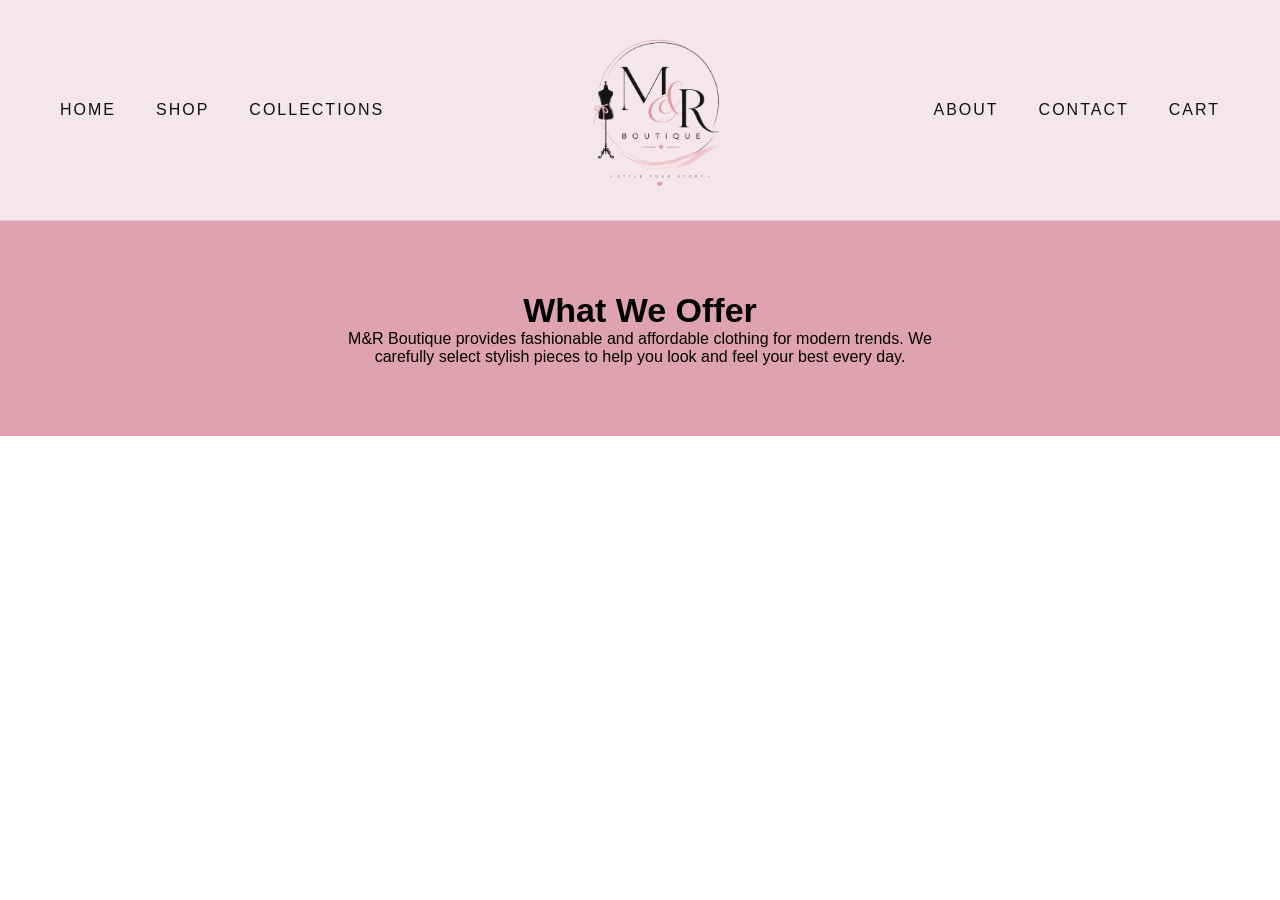
==== HOME/index.html @ 3ab49e9c "GROUP PROJECKT" ====
<!DOCTYPE html>
<html lang="en">
<head>
    <meta charset="UTF-8">
    <meta name="viewport" content="width=device-width, initial-scale=1.0">
    <title>M&R Boutique</title>
    <link rel="stylesheet" href="style.css">
</head>
<body>
   <nav>
    <div class="left-menu">
        <a href="#">Home</a>
        <a href="#">Shop</a>
        <a href="#">Collections</a>
    </div>

    <div class="logo">
        <img src="img/logo.png" alt="M&R Boutique">
    </div>

    <div class="right-menu">
        <a href="#">About</a>
        <a href="#">Contact</a>
        <a href="#">Cart</a>
    </div>
    </nav>
    <section id="section-2">
        <div class="title-box">
            <h2>What We Offer</h2>
<p>M&R Boutique provides fashionable and affordable clothing for modern trends. We carefully select stylish pieces to help you look and feel your best every day.</p>
        </div> 
    </section>

</body>
</html>
---- HOME/style.css ----
*{
    margin: 0;
    padding: 0;
    box-sizing: border-box;
}

nav{
    width: 100%;
    background-color: #F4E6EA;
    display: flex;
    justify-content: space-between;
    align-items: center;
    padding: 20px 60px;
    border-bottom: 1px solid #e4c8d0;
}

.left-menu,.right-menu{
    display: flex;
    gap: 40px;
    align-items: center;
}

nav a{
    text-decoration: none;
    color: #111111;
    font-size: 16px;
    font-family: Arial, sans-serif;
    letter-spacing: 2px;
    text-transform: uppercase;
    transition: 0.3s;
}

nav a:hover{
    color: #DFA2B0;
}

.logo{
    display: flex;
    justify-content: center;
    align-items: center;
}

.logo img{
    width: 180px;
    height: auto;
    transition: 0.3s;
}

.logo img:hover{
    transform: scale(1.05);
}

.hero{
    background-color: #F4E6EA;
    min-height: 90vh;
}

@media(max-width: 900px){

    nav{
        flex-direction: column;
        gap: 20px;
        padding: 20px;
    }

    .left-menu,
    .right-menu{
        gap: 20px;
        flex-wrap: wrap;
        justify-content: center;
    }

    .logo img{
        width: 140px;
    }
}   

#section-2{
    background: #DFA2B0;
    padding: 70px 20px;
    font-family: Arial, sans-serif;
}

.title-box{
    text-align: center;
    max-width: 600px;
    margin: auto;
}

.title-box h2{
    font-size: 34px;
}


.services-box{
    display: grid;
    grid-template-columns: repeat(3, 1fr);
    gap: 40px;
    width: 80%;
    margin: 70px auto;
}


.service{
    text-align: center;
    padding: 15px;
    background: white;
    border-radius: 10px;
}


.service img{
    width: 140px;
    height: 140px;
    object-fit: contain;
    margin-bottom: 10px;
}


.services-box hr{
    display: none;
}
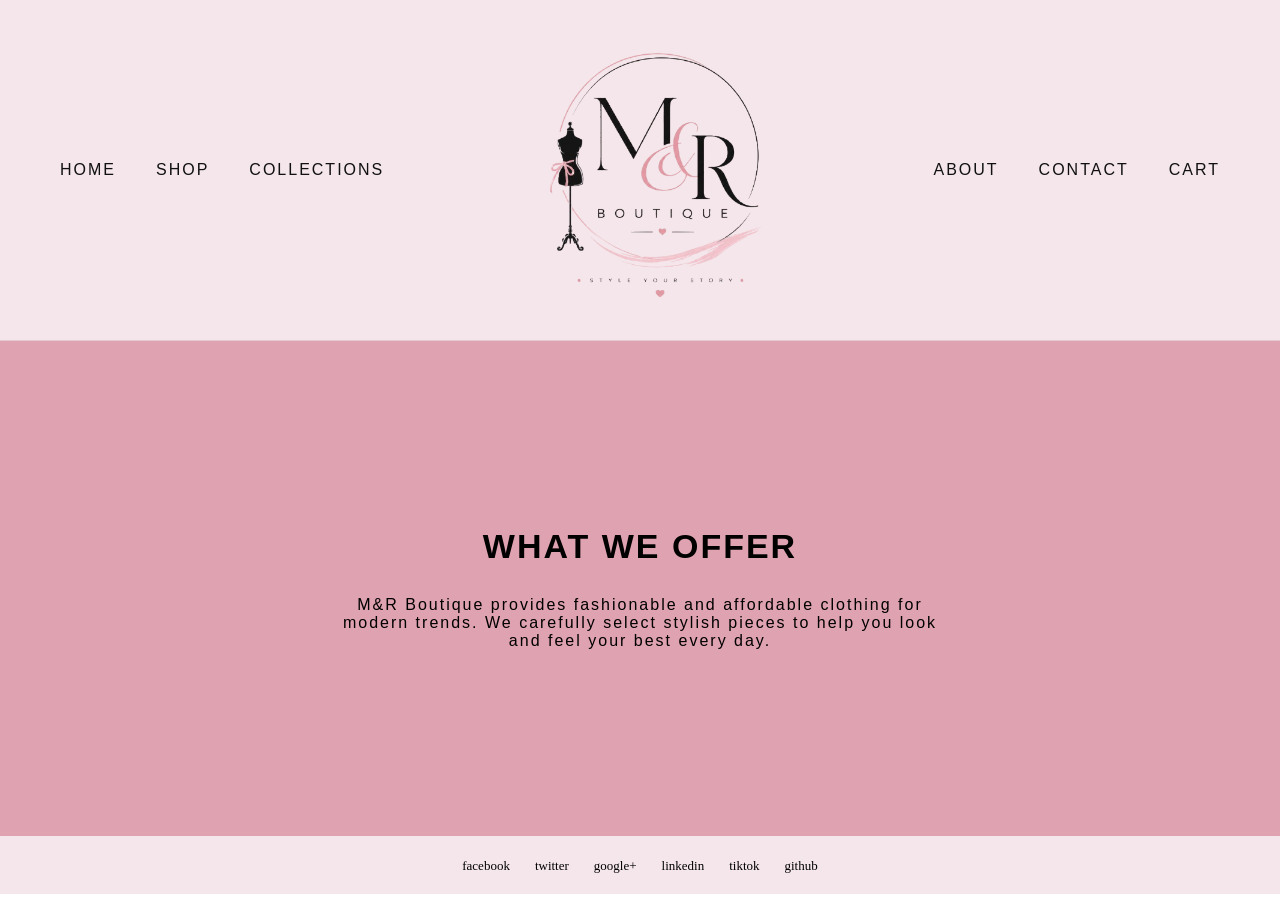
==== commit c0b39c8f: "commitmjeellma" ====
--- a/HOME/index.html
+++ b/HOME/index.html
@@ -9,9 +9,9 @@
 <body>
    <nav>
     <div class="left-menu">
-        <a href="#">Home</a>
-        <a href="#">Shop</a>
-        <a href="#">Collections</a>
+        <a href="index.html">Home</a>
+        <a href="shop.html">Shop</a>
+        <a href="collection.html">Collections</a>
     </div>
 
     <div class="logo">
@@ -19,17 +19,30 @@
     </div>
 
     <div class="right-menu">
-        <a href="#">About</a>
-        <a href="#">Contact</a>
-        <a href="#">Cart</a>
+        <a href="about.html">About</a>
+        <a href="contact.html">Contact</a>
+        <a href="cart.html">Cart</a>
     </div>
     </nav>
     <section id="section-2">
         <div class="title-box">
             <h2>What We Offer</h2>
-<p>M&R Boutique provides fashionable and affordable clothing for modern trends. We carefully select stylish pieces to help you look and feel your best every day.</p>
+            <p>M&R Boutique provides fashionable and affordable clothing for modern trends. We carefully select stylish pieces to help you look and feel your best every day.</p>
         </div> 
     </section>
-
+<footer>
+        <div class="container">
+            <div class="footer-links">
+                <ul>
+                    <li><a href="https://www.facebook.com" target="_blank">facebook</a></li>
+                    <li><a href="https://x.com" target="_blank">twitter</a></li>
+                    <li><a href="https://google.com" target="_blank">google+</a></li>
+                    <li><a href="https://www.linkedin.com" target="_blank">linkedin</a></li>
+                    <li><a href="https://www.tiktok.com" target="_blank">tiktok</a></li>
+                    <li><a href="https://github.com" target="_blank">github</a></li>
+                </ul>
+            </div>
+        </div>
+    </footer>
 </body>
 </html>
--- a/HOME/style.css
+++ b/HOME/style.css
@@ -41,7 +41,7 @@
 }
 
 .logo img{
-    width: 180px;
+    width: 300px;
     height: auto;
     transition: 0.3s;
 }
@@ -52,33 +52,31 @@
 
 .hero{
     background-color: #F4E6EA;
-    min-height: 90vh;
+    min-height: 100vh;
 }
 
-@media(max-width: 900px){
 
-    nav{
-        flex-direction: column;
-        gap: 20px;
-        padding: 20px;
-    }
+#section-2 {
+    background: #DFA2B0;
+    min-height: 55vh;
+    display: flex;
+    justify-content: center;
+    align-items: center;
+    font-family: Arial, sans-serif;
+}
 
-    .left-menu,
-    .right-menu{
-        gap: 20px;
-        flex-wrap: wrap;
-        justify-content: center;
-    }
+#section2, h2{
+    font-family: Arial, sans-serif;
+    letter-spacing: 2px;
+    text-transform: uppercase;
+    transition: 0.3s;
+    padding-bottom: 30px;
+}
 
-    .logo img{
-        width: 140px;
-    }
-}   
-
-#section-2{
-    background: #DFA2B0;
-    padding: 70px 20px;
+#section2, p{
     font-family: Arial, sans-serif;
+    letter-spacing: 2px;;
+    transition: 0.3s;
 }
 
 .title-box{
@@ -120,3 +118,22 @@
 .services-box hr{
     display: none;
 }
+
+footer{
+    background: #F4E6EA;
+}
+
+.footer-links ul{
+    display: flex;
+    justify-content: center;
+    gap: 25px;
+    list-style: none;
+    padding: 20px 0;
+    margin: 0;
+}
+
+.footer-links ul li a{
+    text-decoration: none;
+    color: black;
+    font-size: 13px;
+}
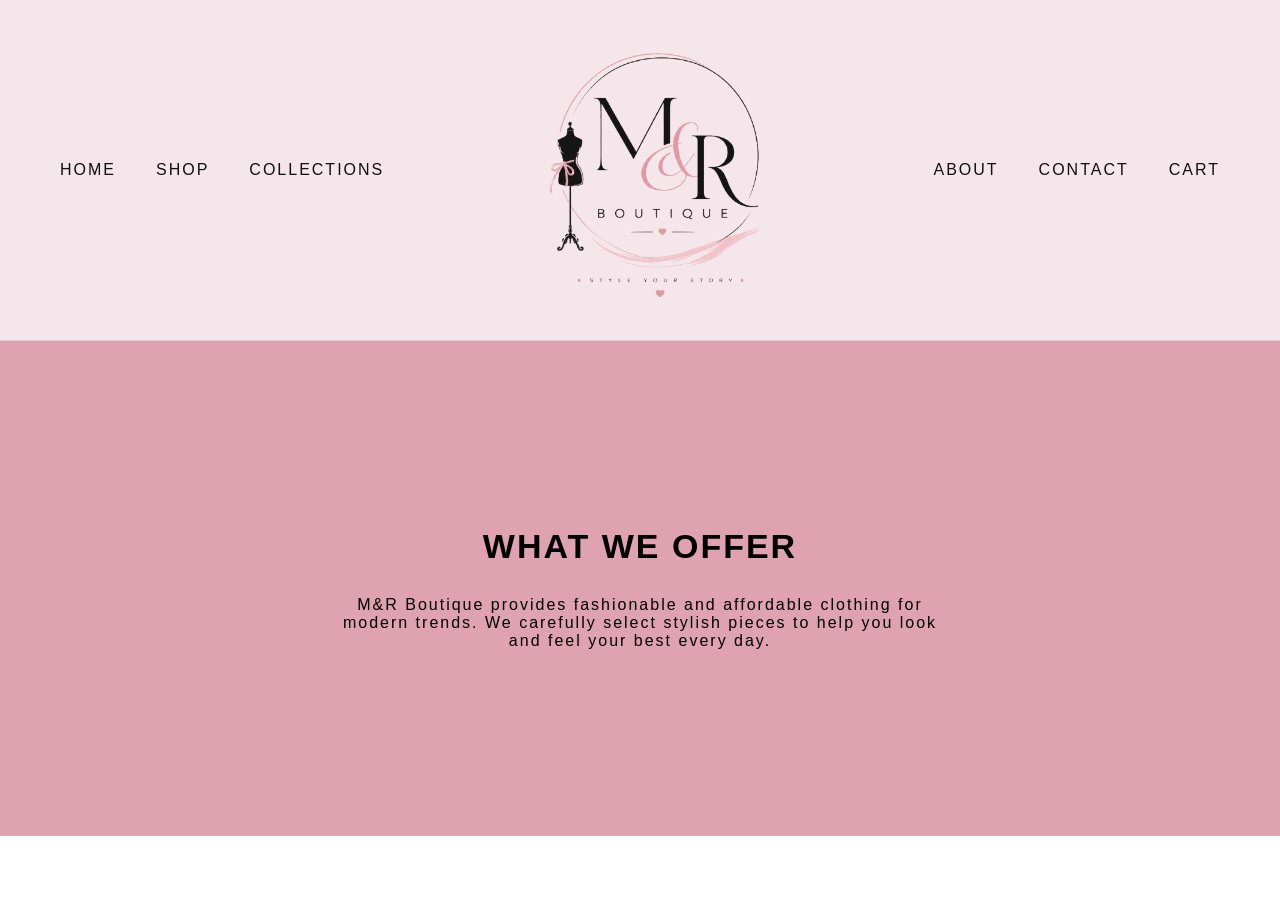
==== commit abc67fbc: "fyuruu" ====
--- a/HOME/index.html
+++ b/HOME/index.html
@@ -9,9 +9,9 @@
 <body>
    <nav>
     <div class="left-menu">
-        <a href="index.html">Home</a>
-        <a href="shop.html">Shop</a>
-        <a href="collection.html">Collections</a>
+        <a href="#">Home</a>
+        <a href="#">Shop</a>
+        <a href="#">Collections</a>
     </div>
 
     <div class="logo">
@@ -20,29 +20,16 @@
 
     <div class="right-menu">
         <a href="about.html">About</a>
-        <a href="contact.html">Contact</a>
-        <a href="cart.html">Cart</a>
+        <a href="#">Contact</a>
+        <a href="#">Cart</a>
     </div>
     </nav>
     <section id="section-2">
         <div class="title-box">
             <h2>What We Offer</h2>
-            <p>M&R Boutique provides fashionable and affordable clothing for modern trends. We carefully select stylish pieces to help you look and feel your best every day.</p>
+<p>M&R Boutique provides fashionable and affordable clothing for modern trends. We carefully select stylish pieces to help you look and feel your best every day.</p>
         </div> 
     </section>
-<footer>
-        <div class="container">
-            <div class="footer-links">
-                <ul>
-                    <li><a href="https://www.facebook.com" target="_blank">facebook</a></li>
-                    <li><a href="https://x.com" target="_blank">twitter</a></li>
-                    <li><a href="https://google.com" target="_blank">google+</a></li>
-                    <li><a href="https://www.linkedin.com" target="_blank">linkedin</a></li>
-                    <li><a href="https://www.tiktok.com" target="_blank">tiktok</a></li>
-                    <li><a href="https://github.com" target="_blank">github</a></li>
-                </ul>
-            </div>
-        </div>
-    </footer>
+
 </body>
 </html>
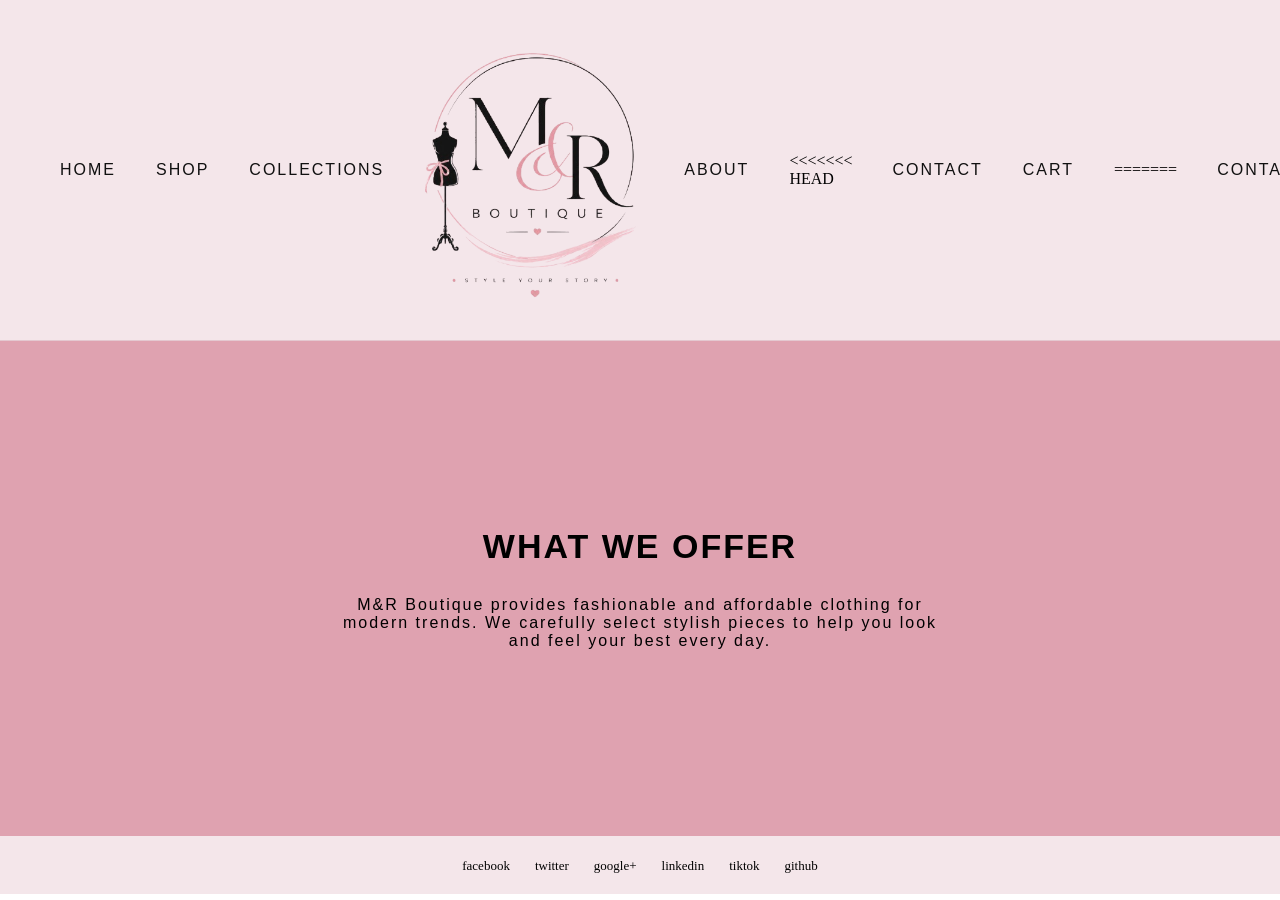
==== commit 268c36ae: "." ====
--- a/HOME/index.html
+++ b/HOME/index.html
@@ -9,9 +9,9 @@
 <body>
    <nav>
     <div class="left-menu">
-        <a href="#">Home</a>
-        <a href="#">Shop</a>
-        <a href="#">Collections</a>
+        <a href="index.html">Home</a>
+        <a href="shop.html">Shop</a>
+        <a href="collection.html">Collections</a>
     </div>
 
     <div class="logo">
@@ -20,16 +20,34 @@
 
     <div class="right-menu">
         <a href="about.html">About</a>
+<<<<<<< HEAD
         <a href="#">Contact</a>
         <a href="#">Cart</a>
+=======
+        <a href="contact.html">Contact</a>
+        <a href="cart.html">Cart</a>
+>>>>>>> c0b39c8fa53c123def291c7563641e913b1c8154
     </div>
     </nav>
     <section id="section-2">
         <div class="title-box">
             <h2>What We Offer</h2>
-<p>M&R Boutique provides fashionable and affordable clothing for modern trends. We carefully select stylish pieces to help you look and feel your best every day.</p>
+            <p>M&R Boutique provides fashionable and affordable clothing for modern trends. We carefully select stylish pieces to help you look and feel your best every day.</p>
         </div> 
     </section>
-
+<footer>
+        <div class="container">
+            <div class="footer-links">
+                <ul>
+                    <li><a href="https://www.facebook.com" target="_blank">facebook</a></li>
+                    <li><a href="https://x.com" target="_blank">twitter</a></li>
+                    <li><a href="https://google.com" target="_blank">google+</a></li>
+                    <li><a href="https://www.linkedin.com" target="_blank">linkedin</a></li>
+                    <li><a href="https://www.tiktok.com" target="_blank">tiktok</a></li>
+                    <li><a href="https://github.com" target="_blank">github</a></li>
+                </ul>
+            </div>
+        </div>
+    </footer>
 </body>
 </html>
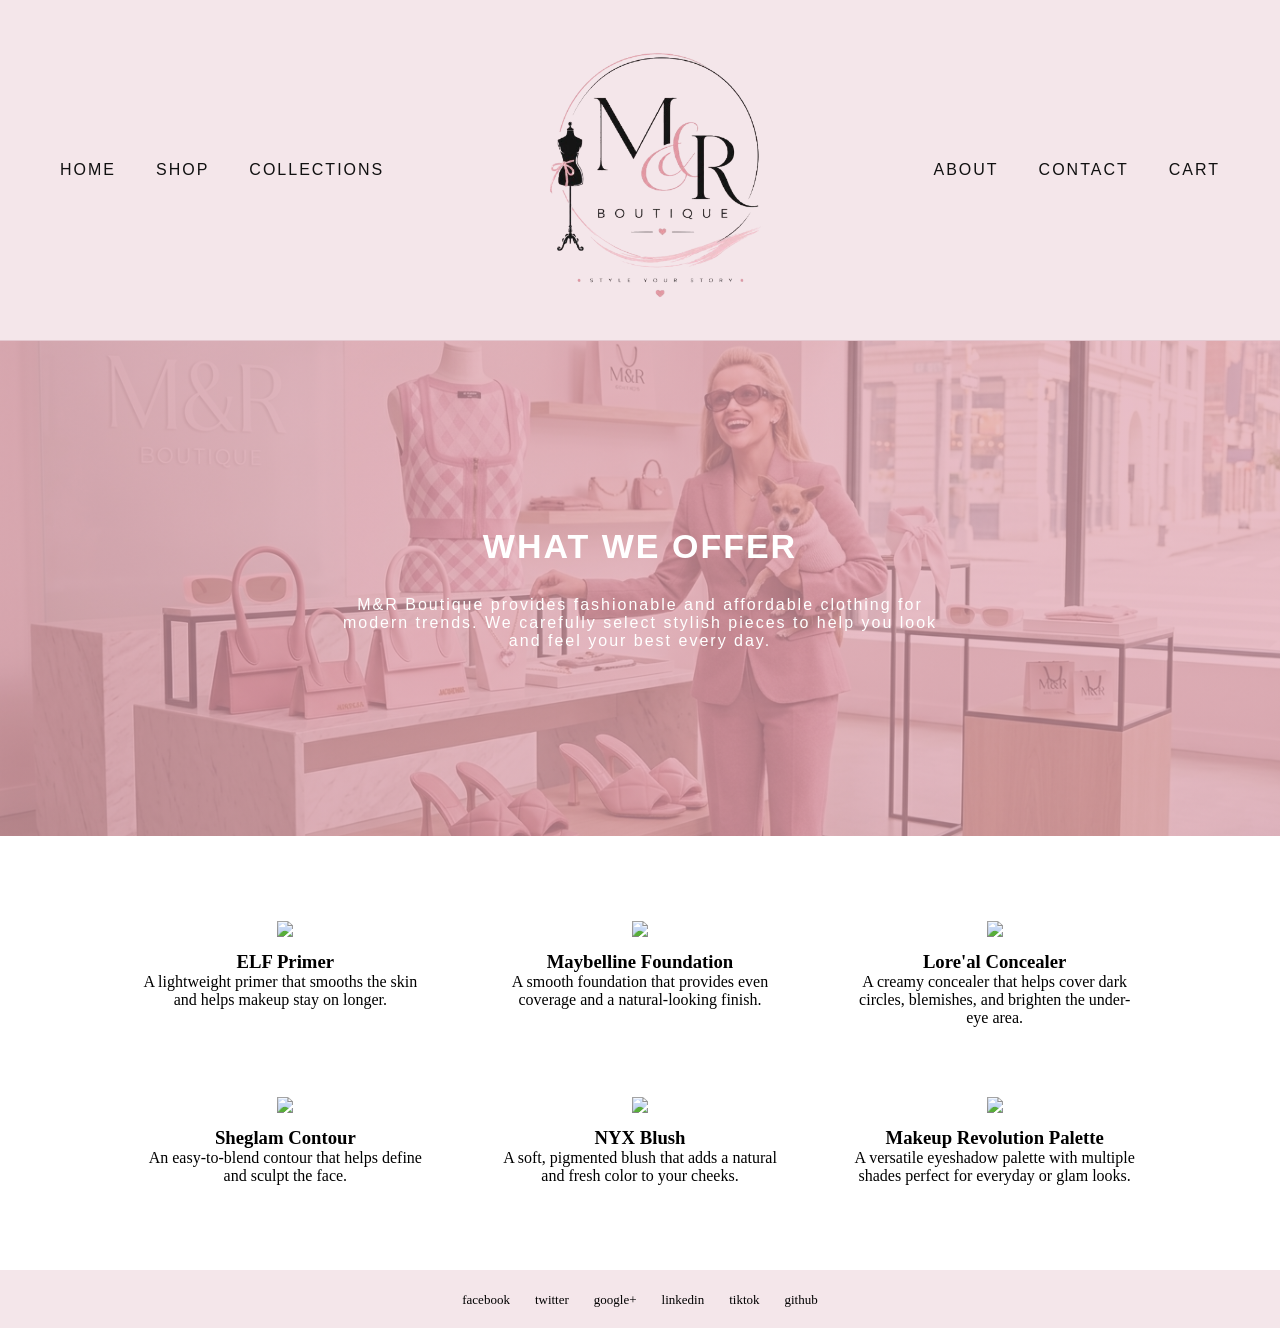
==== commit 8eff312b: "commit." ====
--- a/HOME/index.html
+++ b/HOME/index.html
@@ -20,20 +20,54 @@
 
     <div class="right-menu">
         <a href="about.html">About</a>
-<<<<<<< HEAD
         <a href="#">Contact</a>
         <a href="#">Cart</a>
-=======
-        <a href="contact.html">Contact</a>
-        <a href="cart.html">Cart</a>
->>>>>>> c0b39c8fa53c123def291c7563641e913b1c8154
     </div>
     </nav>
-    <section id="section-2">
+    <section id="section2">
         <div class="title-box">
             <h2>What We Offer</h2>
             <p>M&R Boutique provides fashionable and affordable clothing for modern trends. We carefully select stylish pieces to help you look and feel your best every day.</p>
         </div> 
+    </section>
+    <section id="section3">
+        <div class="services-box">
+                <div class="service">
+                    <img src="images/elf-primer.png" style="width: auto; height: 200px;;">
+                    <h3>ELF Primer</h3>
+                    <p style="margin-right: 10px;">A lightweight primer that smooths the skin and helps makeup stay on longer.</p>
+                </div>
+                <hr>
+                <div class="service">
+                    <img src="images/maybelline-foundation.png" style="width: auto; height: 200px;">
+                    <h3>Maybelline Foundation</h3>
+                    <p>A smooth foundation that provides even coverage and a natural-looking finish.</p>
+                </div>
+                <hr>
+                <div class="service">
+                    <img src="images/concealer-loreal.webp" style="width: auto; height: 200px;">
+                    <h3>Lore'al Concealer</h3>
+                    <p>A creamy concealer that helps cover dark circles, blemishes, and brighten the under-eye area.</p>
+                </div>
+                <hr>
+                <div class="service">
+                    <img src="images/sheglam-contour.png" style="width: auto; height: 220px;">
+                    <h3>Sheglam Contour</h3>
+                    <p>An easy-to-blend contour that helps define and sculpt the face.</p>
+                </div>
+                <hr>
+                <div class="service">
+                    <img src="images/nyx-blush.png" style="width: auto; height: 200px;">
+                    <h3>NYX Blush</h3>
+                    <p>A soft, pigmented blush that adds a natural and fresh color to your cheeks.</p>
+                </div>
+                <hr>
+                <div class="service">
+                    <img src="images/makeup-revolution-palette.png" style="width: auto; height: 175px;">
+                    <h3>Makeup Revolution Palette</h3>
+                    <p>A versatile eyeshadow palette with multiple shades perfect for everyday or glam looks.</p>
+                </div>
+            </div>
     </section>
 <footer>
         <div class="container">
--- a/HOME/style.css
+++ b/HOME/style.css
@@ -56,8 +56,14 @@
 }
 
 
-#section-2 {
-    background: #DFA2B0;
+#section2 {
+    background-image: linear-gradient(
+        rgba(223, 162, 176, 0.7),
+        rgba(223, 162, 176, 0.7) 
+    ), url('img/offer.png');
+    background-position: center;
+    background-repeat: no-repeat;
+    background-size: cover;
     min-height: 55vh;
     display: flex;
     justify-content: center;
@@ -65,18 +71,20 @@
     font-family: Arial, sans-serif;
 }
 
-#section2, h2{
+#section2 h2{
     font-family: Arial, sans-serif;
     letter-spacing: 2px;
     text-transform: uppercase;
     transition: 0.3s;
     padding-bottom: 30px;
+    color: white;
 }
 
-#section2, p{
+#section2 p{
     font-family: Arial, sans-serif;
     letter-spacing: 2px;;
     transition: 0.3s;
+    color: white;
 }
 
 .title-box{
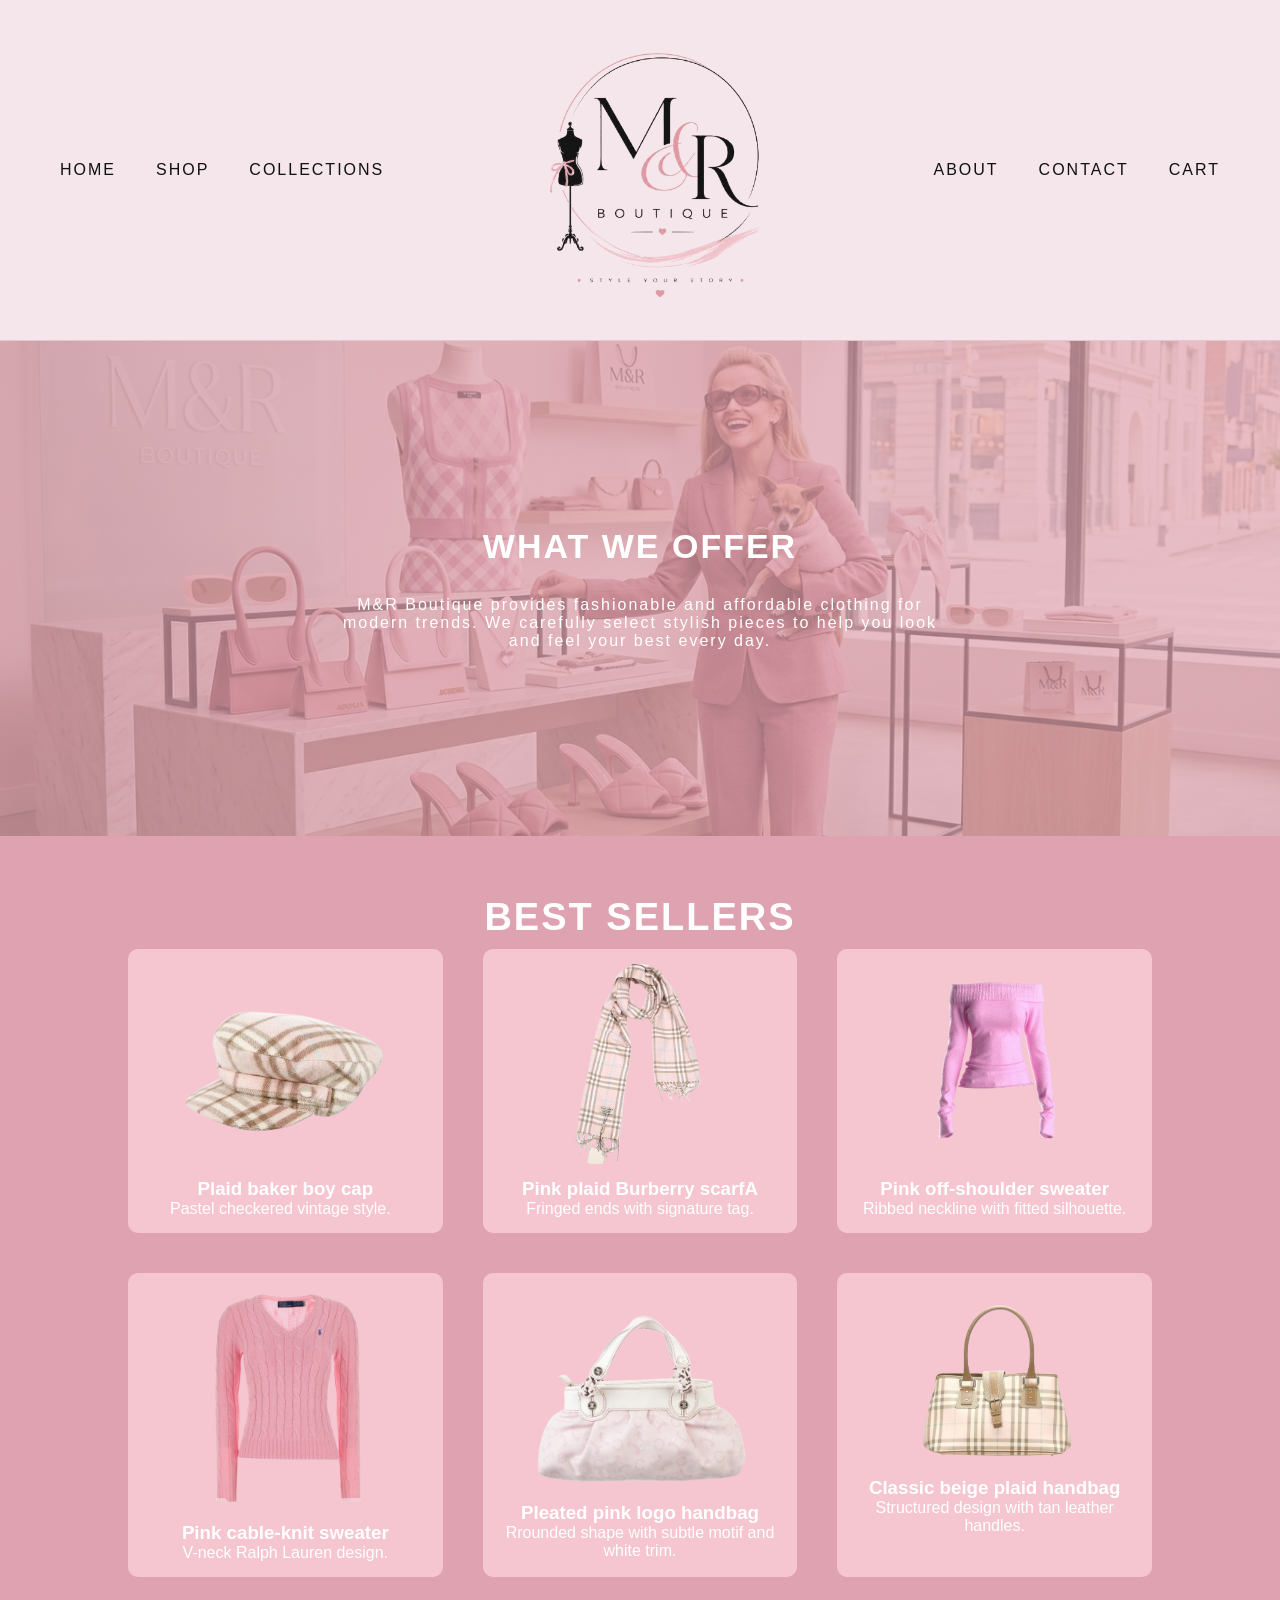
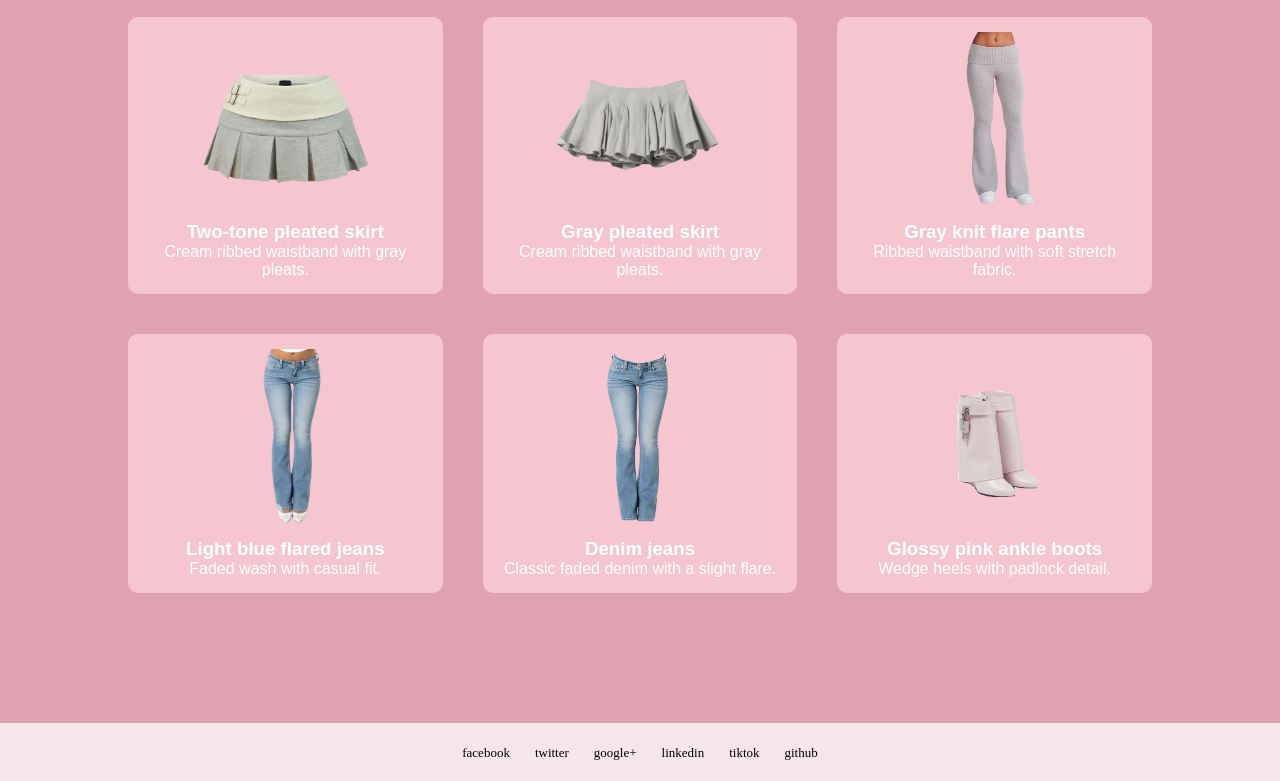
==== commit c15abd19: "commit1" ====
--- a/HOME/index.html
+++ b/HOME/index.html
@@ -30,42 +30,84 @@
             <p>M&R Boutique provides fashionable and affordable clothing for modern trends. We carefully select stylish pieces to help you look and feel your best every day.</p>
         </div> 
     </section>
+    
     <section id="section3">
+        <!-- New Best Sellers heading container -->
+        <div class="bestsellers-title">
+            <h2>Best Sellers</h2>
+        </div>
+
         <div class="services-box">
                 <div class="service">
-                    <img src="images/elf-primer.png" style="width: auto; height: 200px;;">
-                    <h3>ELF Primer</h3>
-                    <p style="margin-right: 10px;">A lightweight primer that smooths the skin and helps makeup stay on longer.</p>
+                    <img src="img/hat1.png" style="width: auto; height: 200px;">
+                    <h3>Plaid baker boy cap</h3>
+                    <p style="margin-right: 10px;">Pastel checkered vintage style.</p>
                 </div>
                 <hr>
                 <div class="service">
-                    <img src="images/maybelline-foundation.png" style="width: auto; height: 200px;">
-                    <h3>Maybelline Foundation</h3>
-                    <p>A smooth foundation that provides even coverage and a natural-looking finish.</p>
+                    <img src="img/scarf1.png" style="width: auto; height: 200px;">
+                    <h3>Pink plaid Burberry scarfA</h3>
+                    <p>Fringed ends with signature tag.</p>
                 </div>
                 <hr>
                 <div class="service">
-                    <img src="images/concealer-loreal.webp" style="width: auto; height: 200px;">
-                    <h3>Lore'al Concealer</h3>
-                    <p>A creamy concealer that helps cover dark circles, blemishes, and brighten the under-eye area.</p>
+                    <img src="img/top1.png" style="width: auto; height: 200px;">
+                    <h3>Pink off-shoulder sweater</h3>
+                    <p>Ribbed neckline with fitted silhouette.</p>
                 </div>
                 <hr>
                 <div class="service">
-                    <img src="images/sheglam-contour.png" style="width: auto; height: 220px;">
-                    <h3>Sheglam Contour</h3>
-                    <p>An easy-to-blend contour that helps define and sculpt the face.</p>
+                    <img src="img/top2.png" style="width: auto; height: 220px;">
+                    <h3>Pink cable-knit sweater</h3>
+                    <p>V-neck Ralph Lauren design.</p>
                 </div>
                 <hr>
                 <div class="service">
-                    <img src="images/nyx-blush.png" style="width: auto; height: 200px;">
-                    <h3>NYX Blush</h3>
-                    <p>A soft, pigmented blush that adds a natural and fresh color to your cheeks.</p>
+                    <img src="img/bag1.png" style="width: auto; height: 200px;">
+                    <h3>Pleated pink logo handbag </h3>
+                    <p>Rrounded shape with subtle motif and white trim.</p>
                 </div>
                 <hr>
                 <div class="service">
-                    <img src="images/makeup-revolution-palette.png" style="width: auto; height: 175px;">
-                    <h3>Makeup Revolution Palette</h3>
-                    <p>A versatile eyeshadow palette with multiple shades perfect for everyday or glam looks.</p>
+                    <img src="img/bag2.png" style="width: auto; height: 175px;">
+                    <h3>Classic beige plaid handbag</h3>
+                    <p>Structured design with tan leather handles.</p>
+                </div>
+                <hr>
+                <div class="service">
+                    <img src="img/skirt1.png" style="width: auto; height: 175px;">
+                    <h3>Two-tone pleated skirt</h3>
+                    <p>Cream ribbed waistband with gray pleats.</p>
+                </div>
+                <hr>
+                <div class="service">
+                    <img src="img/skirt2.png" style="width: auto; height: 175px;">
+                    <h3>Gray pleated skirt</h3>
+                    <p>Cream ribbed waistband with gray pleats.</p>
+                </div>
+                <hr>
+                <div class="service">
+                    <img src="img/bottoms1.png" style="width: auto; height: 175px;">
+                    <h3>Gray knit flare pants</h3>
+                    <p>Ribbed waistband with soft stretch fabric.</p>
+                </div>
+                <hr>
+                <div class="service">
+                    <img src="img/bottoms2.png" style="width: auto; height: 175px;">
+                    <h3>Light blue flared jeans</h3>
+                    <p>Faded wash with casual fit.</p>
+                </div>
+                <hr>
+                <div class="service">
+                    <img src="img/bottoms3.png" style="width: auto; height: 175px;">
+                    <h3>Denim jeans</h3>
+                    <p>Classic faded denim with a slight flare.</p>
+                </div>
+                <hr>
+                <div class="service">
+                    <img src="img/shoes1.png" style="width: auto; height: 175px;">
+                    <h3>Glossy pink ankle boots</h3>
+                    <p>Wedge heels with padlock detail.</p>
                 </div>
             </div>
     </section>
@@ -73,15 +115,15 @@
         <div class="container">
             <div class="footer-links">
                 <ul>
-                    <li><a href="https://www.facebook.com" target="_blank">facebook</a></li>
+                    <li><a href="https://facebook.com" target="_blank">facebook</a></li>
                     <li><a href="https://x.com" target="_blank">twitter</a></li>
                     <li><a href="https://google.com" target="_blank">google+</a></li>
-                    <li><a href="https://www.linkedin.com" target="_blank">linkedin</a></li>
-                    <li><a href="https://www.tiktok.com" target="_blank">tiktok</a></li>
+                    <li><a href="https://linkedin.com" target="_blank">linkedin</a></li>
+                    <li><a href="https://tiktok.com" target="_blank">tiktok</a></li>
                     <li><a href="https://github.com" target="_blank">github</a></li>
                 </ul>
             </div>
         </div>
     </footer>
 </body>
-</html>+</html>
--- a/HOME/style.css
+++ b/HOME/style.css
@@ -87,43 +87,62 @@
     color: white;
 }
 
-.title-box{
+#section3 {
+    font-family: Arial, sans-serif;
+    background-color: #DFA2B0; /* main section background */
+    padding-top: 60px; 
+    padding-bottom: 60px;
+}
+
+.title-box {
     text-align: center;
     max-width: 600px;
     margin: auto;
 }
 
-.title-box h2{
+.title-box h2 {
     font-size: 34px;
 }
 
 
-.services-box{
+.bestsellers-title {
+    text-align: center;
+    color: white;
+    font-family: Arial, sans-serif;
+    letter-spacing: 2px;
+    text-transform: uppercase;
+    margin-bottom: 10px;
+}
+
+.bestsellers-title h2 {
+    font-size: 38px;
+}
+
+
+.services-box {
     display: grid;
     grid-template-columns: repeat(3, 1fr);
     gap: 40px;
     width: 80%;
-    margin: 70px auto;
+    margin: 0 auto 70px auto; 
 }
 
-
-.service{
+.service {
     text-align: center;
     padding: 15px;
-    background: white;
+    background: #f5c6d0; 
     border-radius: 10px;
+    color: #ffffff;
 }
 
-
-.service img{
+.service img {
     width: 140px;
     height: 140px;
     object-fit: contain;
     margin-bottom: 10px;
 }
 
-
-.services-box hr{
+.services-box hr {
     display: none;
 }
 
@@ -144,4 +163,4 @@
     text-decoration: none;
     color: black;
     font-size: 13px;
-}+}
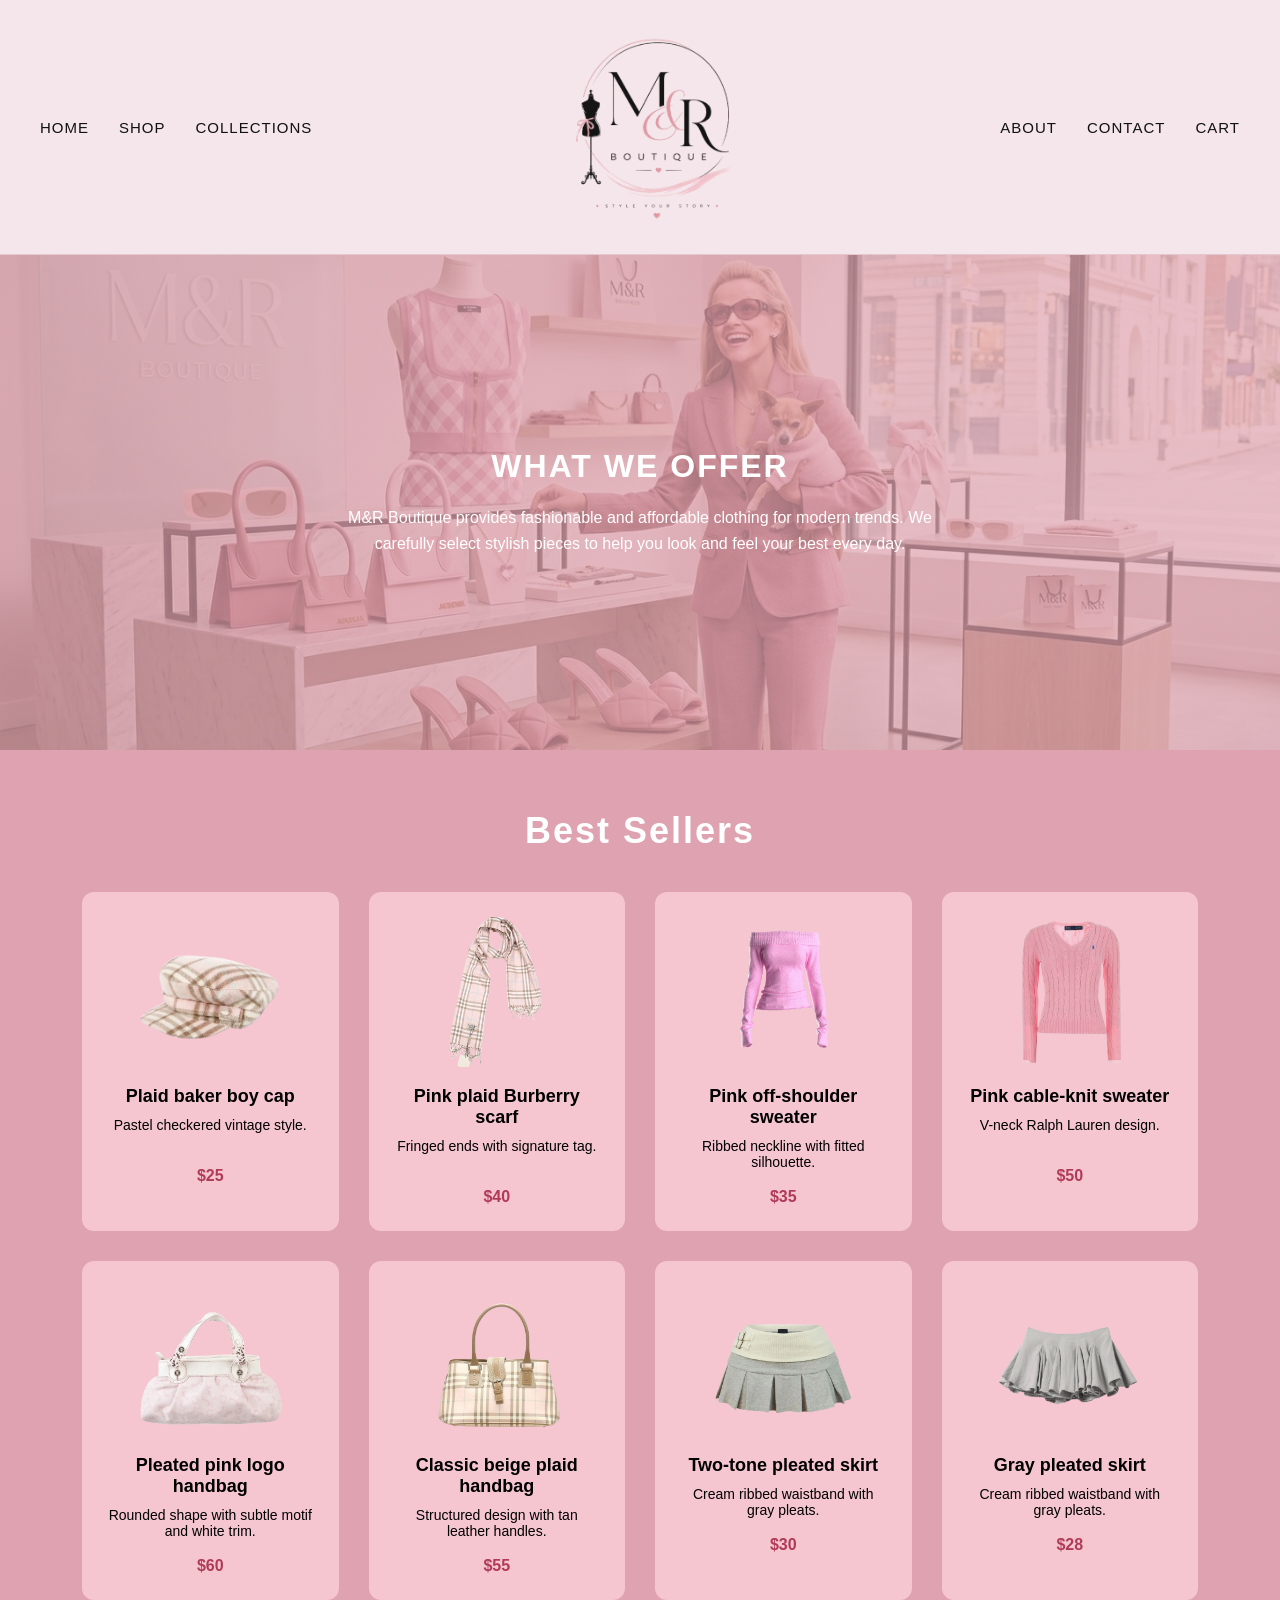
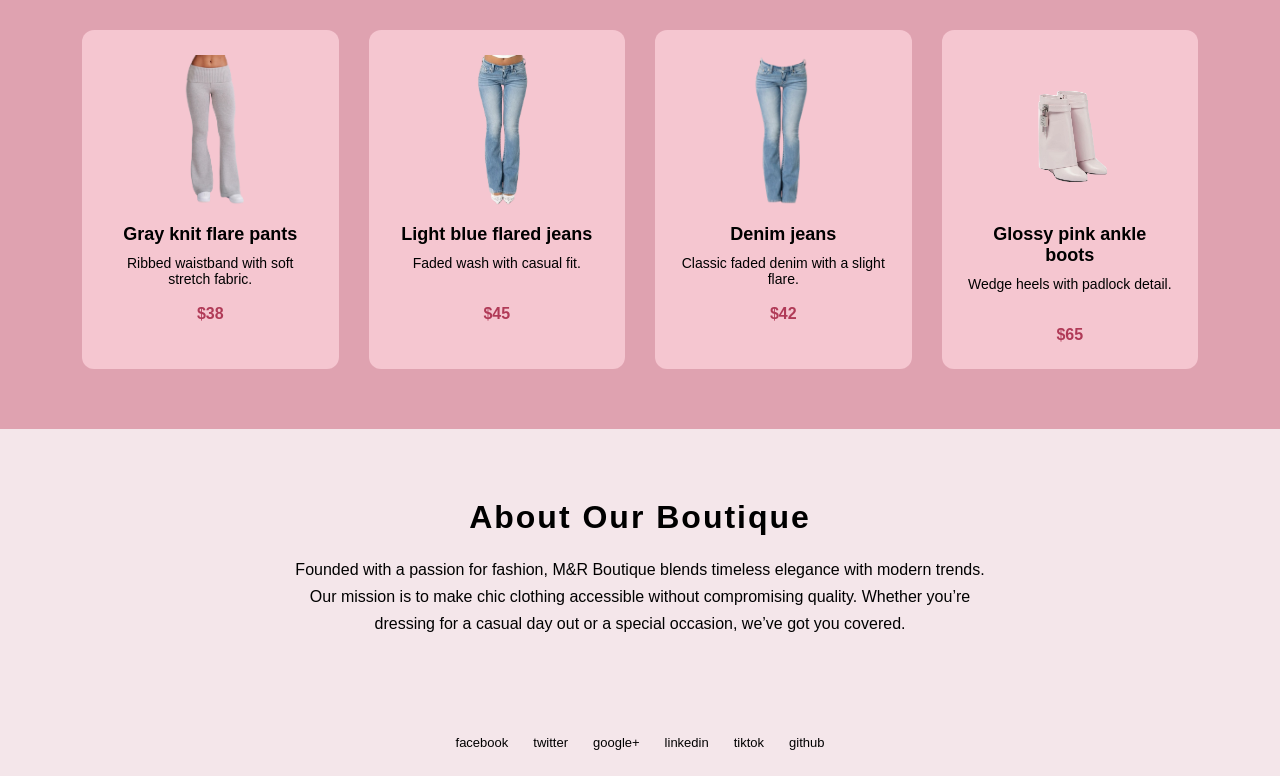
==== commit bf3bc882: "commit mjellma" ====
--- a/HOME/index.html
+++ b/HOME/index.html
@@ -5,6 +5,7 @@
     <meta name="viewport" content="width=device-width, initial-scale=1.0">
     <title>M&R Boutique</title>
     <link rel="stylesheet" href="style.css">
+    <script src="script.js" defer></script>
 </head>
 <body>
    <nav>
@@ -20,10 +21,11 @@
 
     <div class="right-menu">
         <a href="about.html">About</a>
-        <a href="#">Contact</a>
-        <a href="#">Cart</a>
+        <a href="contact.html">Contact</a>
+        <a href="#" id="cart-link">Cart</a>
     </div>
     </nav>
+
     <section id="section2">
         <div class="title-box">
             <h2>What We Offer</h2>
@@ -32,86 +34,97 @@
     </section>
     
     <section id="section3">
-        <!-- New Best Sellers heading container -->
         <div class="bestsellers-title">
             <h2>Best Sellers</h2>
         </div>
 
         <div class="services-box">
-                <div class="service">
-                    <img src="img/hat1.png" style="width: auto; height: 200px;">
-                    <h3>Plaid baker boy cap</h3>
-                    <p style="margin-right: 10px;">Pastel checkered vintage style.</p>
-                </div>
-                <hr>
-                <div class="service">
-                    <img src="img/scarf1.png" style="width: auto; height: 200px;">
-                    <h3>Pink plaid Burberry scarfA</h3>
-                    <p>Fringed ends with signature tag.</p>
-                </div>
-                <hr>
-                <div class="service">
-                    <img src="img/top1.png" style="width: auto; height: 200px;">
-                    <h3>Pink off-shoulder sweater</h3>
-                    <p>Ribbed neckline with fitted silhouette.</p>
-                </div>
-                <hr>
-                <div class="service">
-                    <img src="img/top2.png" style="width: auto; height: 220px;">
-                    <h3>Pink cable-knit sweater</h3>
-                    <p>V-neck Ralph Lauren design.</p>
-                </div>
-                <hr>
-                <div class="service">
-                    <img src="img/bag1.png" style="width: auto; height: 200px;">
-                    <h3>Pleated pink logo handbag </h3>
-                    <p>Rrounded shape with subtle motif and white trim.</p>
-                </div>
-                <hr>
-                <div class="service">
-                    <img src="img/bag2.png" style="width: auto; height: 175px;">
-                    <h3>Classic beige plaid handbag</h3>
-                    <p>Structured design with tan leather handles.</p>
-                </div>
-                <hr>
-                <div class="service">
-                    <img src="img/skirt1.png" style="width: auto; height: 175px;">
-                    <h3>Two-tone pleated skirt</h3>
-                    <p>Cream ribbed waistband with gray pleats.</p>
-                </div>
-                <hr>
-                <div class="service">
-                    <img src="img/skirt2.png" style="width: auto; height: 175px;">
-                    <h3>Gray pleated skirt</h3>
-                    <p>Cream ribbed waistband with gray pleats.</p>
-                </div>
-                <hr>
-                <div class="service">
-                    <img src="img/bottoms1.png" style="width: auto; height: 175px;">
-                    <h3>Gray knit flare pants</h3>
-                    <p>Ribbed waistband with soft stretch fabric.</p>
-                </div>
-                <hr>
-                <div class="service">
-                    <img src="img/bottoms2.png" style="width: auto; height: 175px;">
-                    <h3>Light blue flared jeans</h3>
-                    <p>Faded wash with casual fit.</p>
-                </div>
-                <hr>
-                <div class="service">
-                    <img src="img/bottoms3.png" style="width: auto; height: 175px;">
-                    <h3>Denim jeans</h3>
-                    <p>Classic faded denim with a slight flare.</p>
-                </div>
-                <hr>
-                <div class="service">
-                    <img src="img/shoes1.png" style="width: auto; height: 175px;">
-                    <h3>Glossy pink ankle boots</h3>
-                    <p>Wedge heels with padlock detail.</p>
-                </div>
+            <div class="service">
+                <img src="img/hat1.png" alt="Plaid baker boy cap">
+                <h3>Plaid baker boy cap</h3>
+                <p>Pastel checkered vintage style.</p>
+                <span class="price">$25</span>
             </div>
+            <div class="service">
+                <img src="img/scarf1.png" alt="Pink plaid Burberry scarf">
+                <h3>Pink plaid Burberry scarf</h3>
+                <p>Fringed ends with signature tag.</p>
+                <span class="price">$40</span>
+            </div>
+            <div class="service">
+                <img src="img/top1.png" alt="Pink off-shoulder sweater">
+                <h3>Pink off-shoulder sweater</h3>
+                <p>Ribbed neckline with fitted silhouette.</p>
+                <span class="price">$35</span>
+            </div>
+            <div class="service">
+                <img src="img/top2.png" alt="Pink cable-knit sweater">
+                <h3>Pink cable-knit sweater</h3>
+                <p>V-neck Ralph Lauren design.</p>
+                <span class="price">$50</span>
+            </div>
+            <div class="service">
+                <img src="img/bag1.png" alt="Pleated pink logo handbag">
+                <h3>Pleated pink logo handbag</h3>
+                <p>Rounded shape with subtle motif and white trim.</p>
+                <span class="price">$60</span>
+            </div>
+            <div class="service">
+                <img src="img/bag2.png" alt="Classic beige plaid handbag">
+                <h3>Classic beige plaid handbag</h3>
+                <p>Structured design with tan leather handles.</p>
+                <span class="price">$55</span>
+            </div>
+            <div class="service">
+                <img src="img/skirt1.png" alt="Two-tone pleated skirt">
+                <h3>Two-tone pleated skirt</h3>
+                <p>Cream ribbed waistband with gray pleats.</p>
+                <span class="price">$30</span>
+            </div>
+            <div class="service">
+                <img src="img/skirt2.png" alt="Gray pleated skirt">
+                <h3>Gray pleated skirt</h3>
+                <p>Cream ribbed waistband with gray pleats.</p>
+                <span class="price">$28</span>
+            </div>
+            <div class="service">
+                <img src="img/bottoms1.png" alt="Gray knit flare pants">
+                <h3>Gray knit flare pants</h3>
+                <p>Ribbed waistband with soft stretch fabric.</p>
+                <span class="price">$38</span>
+            </div>
+            <div class="service">
+                <img src="img/bottoms2.png" alt="Light blue flared jeans">
+                <h3>Light blue flared jeans</h3>
+                <p>Faded wash with casual fit.</p>
+                <span class="price">$45</span>
+            </div>
+            <div class="service">
+                <img src="img/bottoms3.png" alt="Denim jeans">
+                <h3>Denim jeans</h3>
+                <p>Classic faded denim with a slight flare.</p>
+                <span class="price">$42</span>
+            </div>
+            <div class="service">
+                <img src="img/shoes1.png" alt="Glossy pink ankle boots">
+                <h3>Glossy pink ankle boots</h3>
+                <p>Wedge heels with padlock detail.</p>
+                <span class="price">$65</span>
+            </div>
+        </div>
     </section>
-<footer>
+
+  <section id="about-boutique">
+    <div class="about-container">
+        <h2>About Our Boutique</h2>
+        <p>Founded with a passion for fashion, M&R Boutique blends timeless elegance with modern trends. Our mission is to make chic clothing accessible without compromising quality. Whether you’re dressing for a casual day out or a special occasion, we’ve got you covered.</p>
+    </div>
+
+   
+
+</section>
+
+    <footer>
         <div class="container">
             <div class="footer-links">
                 <ul>
--- a/HOME/style.css
+++ b/HOME/style.css
@@ -1,166 +1,320 @@
-*{
+/* Reset */
+* {
     margin: 0;
     padding: 0;
     box-sizing: border-box;
 }
 
-nav{
+body {
+    font-family: Arial, sans-serif;
+}
+
+/* Navigation */
+nav {
     width: 100%;
     background-color: #F4E6EA;
     display: flex;
     justify-content: space-between;
     align-items: center;
-    padding: 20px 60px;
+    padding: 15px 40px;
     border-bottom: 1px solid #e4c8d0;
 }
 
-.left-menu,.right-menu{
+.left-menu,
+.right-menu {
     display: flex;
-    gap: 40px;
+    gap: 30px;
     align-items: center;
 }
 
-nav a{
+nav a {
     text-decoration: none;
-    color: #111111;
-    font-size: 16px;
-    font-family: Arial, sans-serif;
-    letter-spacing: 2px;
+    color: #111;
+    font-size: 15px;
+    letter-spacing: 1px;
     text-transform: uppercase;
-    transition: 0.3s;
-}
-
-nav a:hover{
+    transition: .3s;
+}
+
+nav a:hover {
     color: #DFA2B0;
 }
 
-.logo{
-    display: flex;
-    justify-content: center;
-    align-items: center;
-}
-
-.logo img{
-    width: 300px;
-    height: auto;
-    transition: 0.3s;
-}
-
-.logo img:hover{
+
+/* Logo */
+.logo img {
+    width: 220px;
+    transition: .3s;
+}
+
+.logo img:hover {
     transform: scale(1.05);
 }
 
-.hero{
-    background-color: #F4E6EA;
-    min-height: 100vh;
-}
-
-
+
+/* Offer */
 #section2 {
     background-image: linear-gradient(
-        rgba(223, 162, 176, 0.7),
-        rgba(223, 162, 176, 0.7) 
-    ), url('img/offer.png');
+        rgba(223,162,176,.7),
+        rgba(223,162,176,.7)
+    ),
+    url("img/offer.png");
+
+    background-size: cover;
     background-position: center;
-    background-repeat: no-repeat;
-    background-size: cover;
+
     min-height: 55vh;
-    display: flex;
-    justify-content: center;
-    align-items: center;
-    font-family: Arial, sans-serif;
-}
-
-#section2 h2{
-    font-family: Arial, sans-serif;
-    letter-spacing: 2px;
-    text-transform: uppercase;
-    transition: 0.3s;
-    padding-bottom: 30px;
-    color: white;
-}
-
-#section2 p{
-    font-family: Arial, sans-serif;
-    letter-spacing: 2px;;
-    transition: 0.3s;
-    color: white;
-}
+
+    display:flex;
+    justify-content:center;
+    align-items:center;
+
+    text-align:center;
+    padding:40px;
+
+    color:white;
+}
+
+
+#section2 h2 {
+    font-size:32px;
+    letter-spacing:2px;
+    text-transform:uppercase;
+    margin-bottom:20px;
+}
+
+
+#section2 p {
+    max-width:600px;
+    line-height:1.6;
+}
+
+
+
+/* Best Sellers */
 
 #section3 {
-    font-family: Arial, sans-serif;
-    background-color: #DFA2B0; /* main section background */
-    padding-top: 60px; 
-    padding-bottom: 60px;
-}
-
-.title-box {
-    text-align: center;
-    max-width: 600px;
-    margin: auto;
-}
-
-.title-box h2 {
-    font-size: 34px;
+    background:#DFA2B0;
+    padding:60px 20px;
 }
 
 
 .bestsellers-title {
-    text-align: center;
-    color: white;
-    font-family: Arial, sans-serif;
-    letter-spacing: 2px;
-    text-transform: uppercase;
-    margin-bottom: 10px;
-}
+    text-align:center;
+    color:white;
+    margin-bottom:40px;
+}
+
 
 .bestsellers-title h2 {
-    font-size: 38px;
-}
-
+    font-size:36px;
+    letter-spacing:2px;
+}
+
+
+
+/* Products */
 
 .services-box {
-    display: grid;
-    grid-template-columns: repeat(3, 1fr);
-    gap: 40px;
-    width: 80%;
-    margin: 0 auto 70px auto; 
-}
+
+    width:90%;
+    margin:auto;
+
+    display:grid;
+
+    grid-template-columns:
+    repeat(auto-fit,minmax(220px,1fr));
+
+    gap:30px;
+
+}
+
+
 
 .service {
-    text-align: center;
-    padding: 15px;
-    background: #f5c6d0; 
-    border-radius: 10px;
-    color: #ffffff;
-}
+
+    background:#f5c6d0;
+
+    padding:25px;
+
+    text-align:center;
+
+    border-radius:12px;
+
+    transition:.3s;
+
+}
+
+
+
+.service:hover {
+
+    transform:translateY(-8px);
+
+    background:#e8b7c3;
+
+}
+
+
 
 .service img {
-    width: 140px;
-    height: 140px;
-    object-fit: contain;
-    margin-bottom: 10px;
-}
-
-.services-box hr {
-    display: none;
-}
-
-footer{
-    background: #F4E6EA;
-}
-
-.footer-links ul{
-    display: flex;
-    justify-content: center;
-    gap: 25px;
-    list-style: none;
-    padding: 20px 0;
-    margin: 0;
-}
-
-.footer-links ul li a{
-    text-decoration: none;
-    color: black;
-    font-size: 13px;
-}
+
+    width:150px;
+    height:150px;
+
+    object-fit:contain;
+
+    margin-bottom:15px;
+
+}
+
+
+
+.service h3 {
+
+    font-size:18px;
+    margin-bottom:10px;
+
+}
+
+
+
+.service p {
+
+    font-size:14px;
+
+    min-height:40px;
+
+}
+
+
+
+.price {
+
+    display:block;
+
+    margin-top:10px;
+
+    font-weight:bold;
+
+    color:#b03a57;
+
+}
+
+
+
+/* About */
+
+#about-boutique {
+
+    background:#F4E6EA;
+
+    padding:70px 20px;
+
+    text-align:center;
+
+}
+
+
+#about-boutique h2 {
+
+    font-size:32px;
+
+    margin-bottom:20px;
+
+    letter-spacing:2px;
+
+}
+
+
+
+#about-boutique p {
+
+    max-width:700px;
+
+    margin:auto;
+
+    line-height:1.7;
+
+}
+
+
+
+/* Footer */
+
+footer {
+
+    background:#F4E6EA;
+
+    padding:25px;
+
+}
+
+
+.footer-links ul {
+
+    display:flex;
+
+    justify-content:center;
+
+    flex-wrap:wrap;
+
+    gap:25px;
+
+    list-style:none;
+
+}
+
+
+
+.footer-links a {
+
+    color:black;
+
+    text-decoration:none;
+
+    font-size:13px;
+
+}
+
+
+
+.footer-links a:hover {
+
+    color:#DFA2B0;
+
+}
+
+
+
+/* Mobile */
+
+@media(max-width:700px){
+
+nav {
+
+    flex-direction:column;
+
+    gap:20px;
+
+}
+
+
+.left-menu,
+.right-menu {
+
+    flex-wrap:wrap;
+
+    justify-content:center;
+
+}
+
+
+.logo img {
+
+    width:170px;
+
+}
+
+
+}
